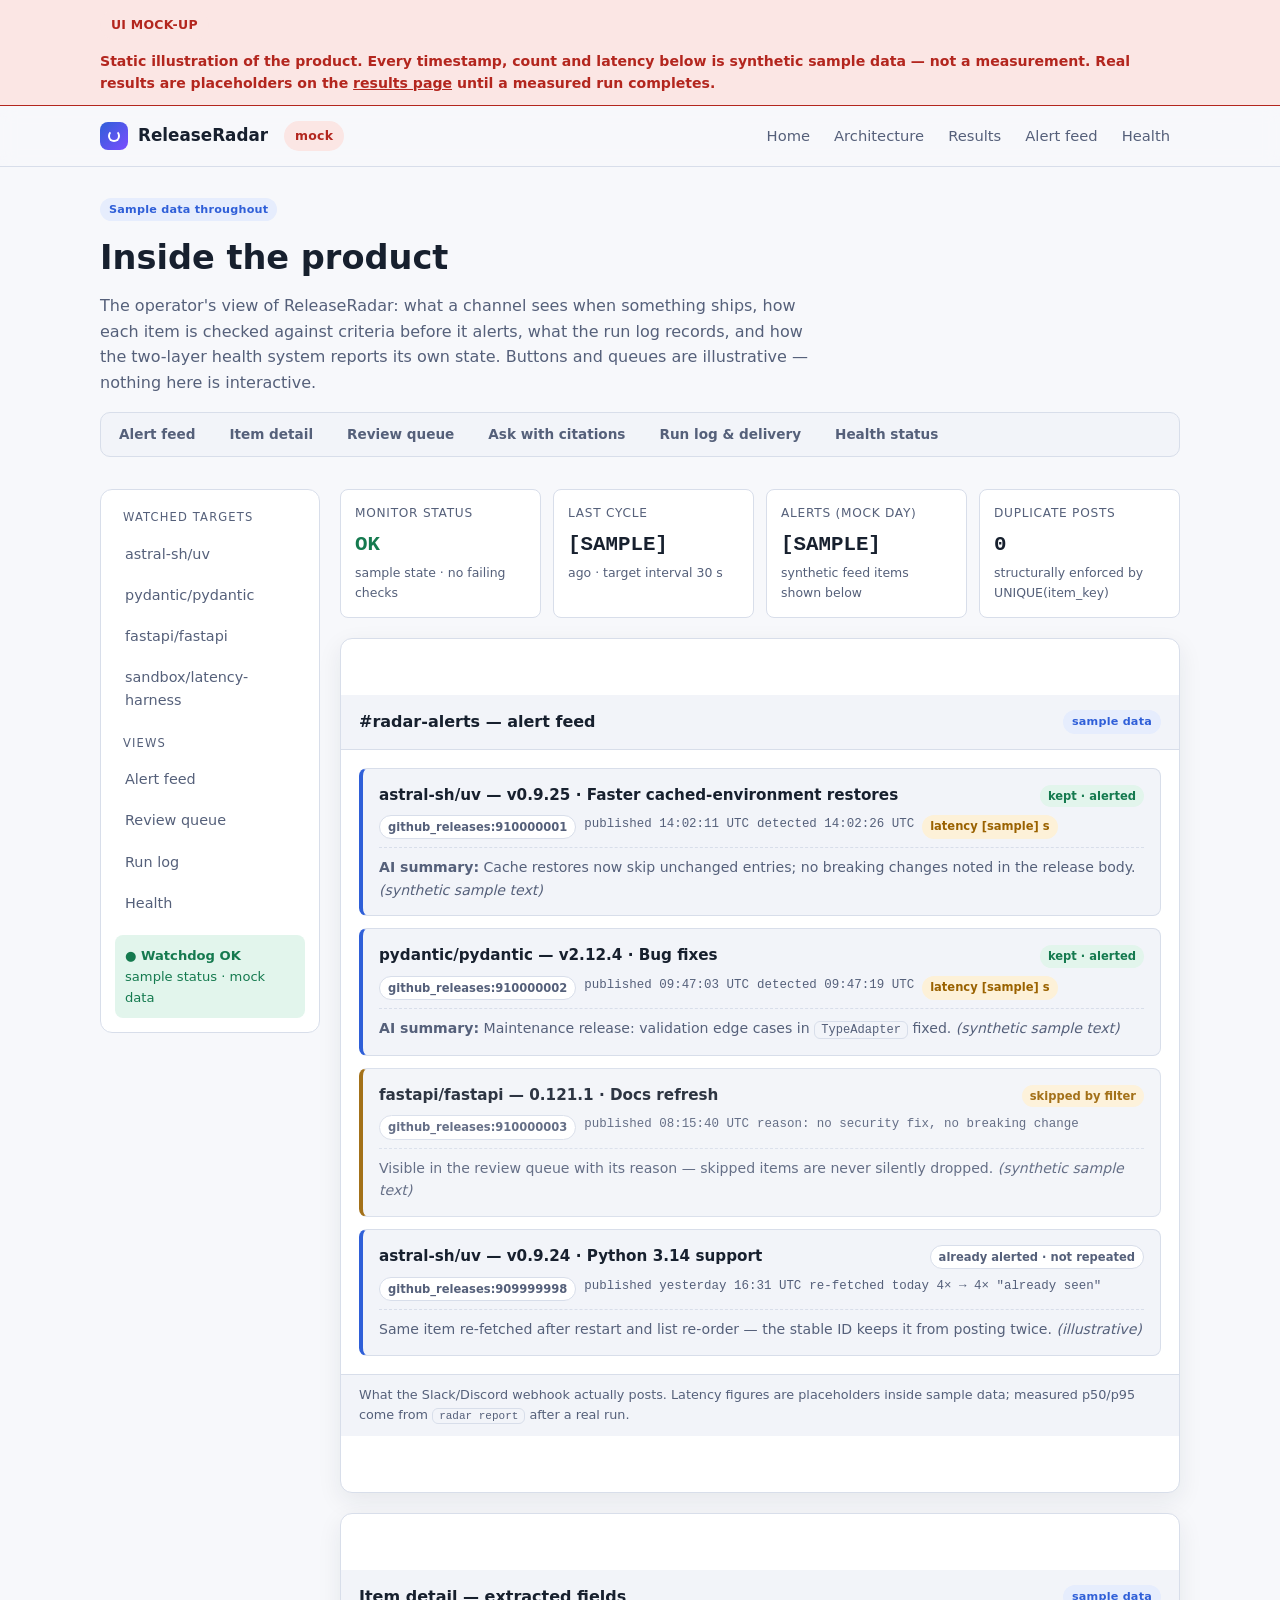
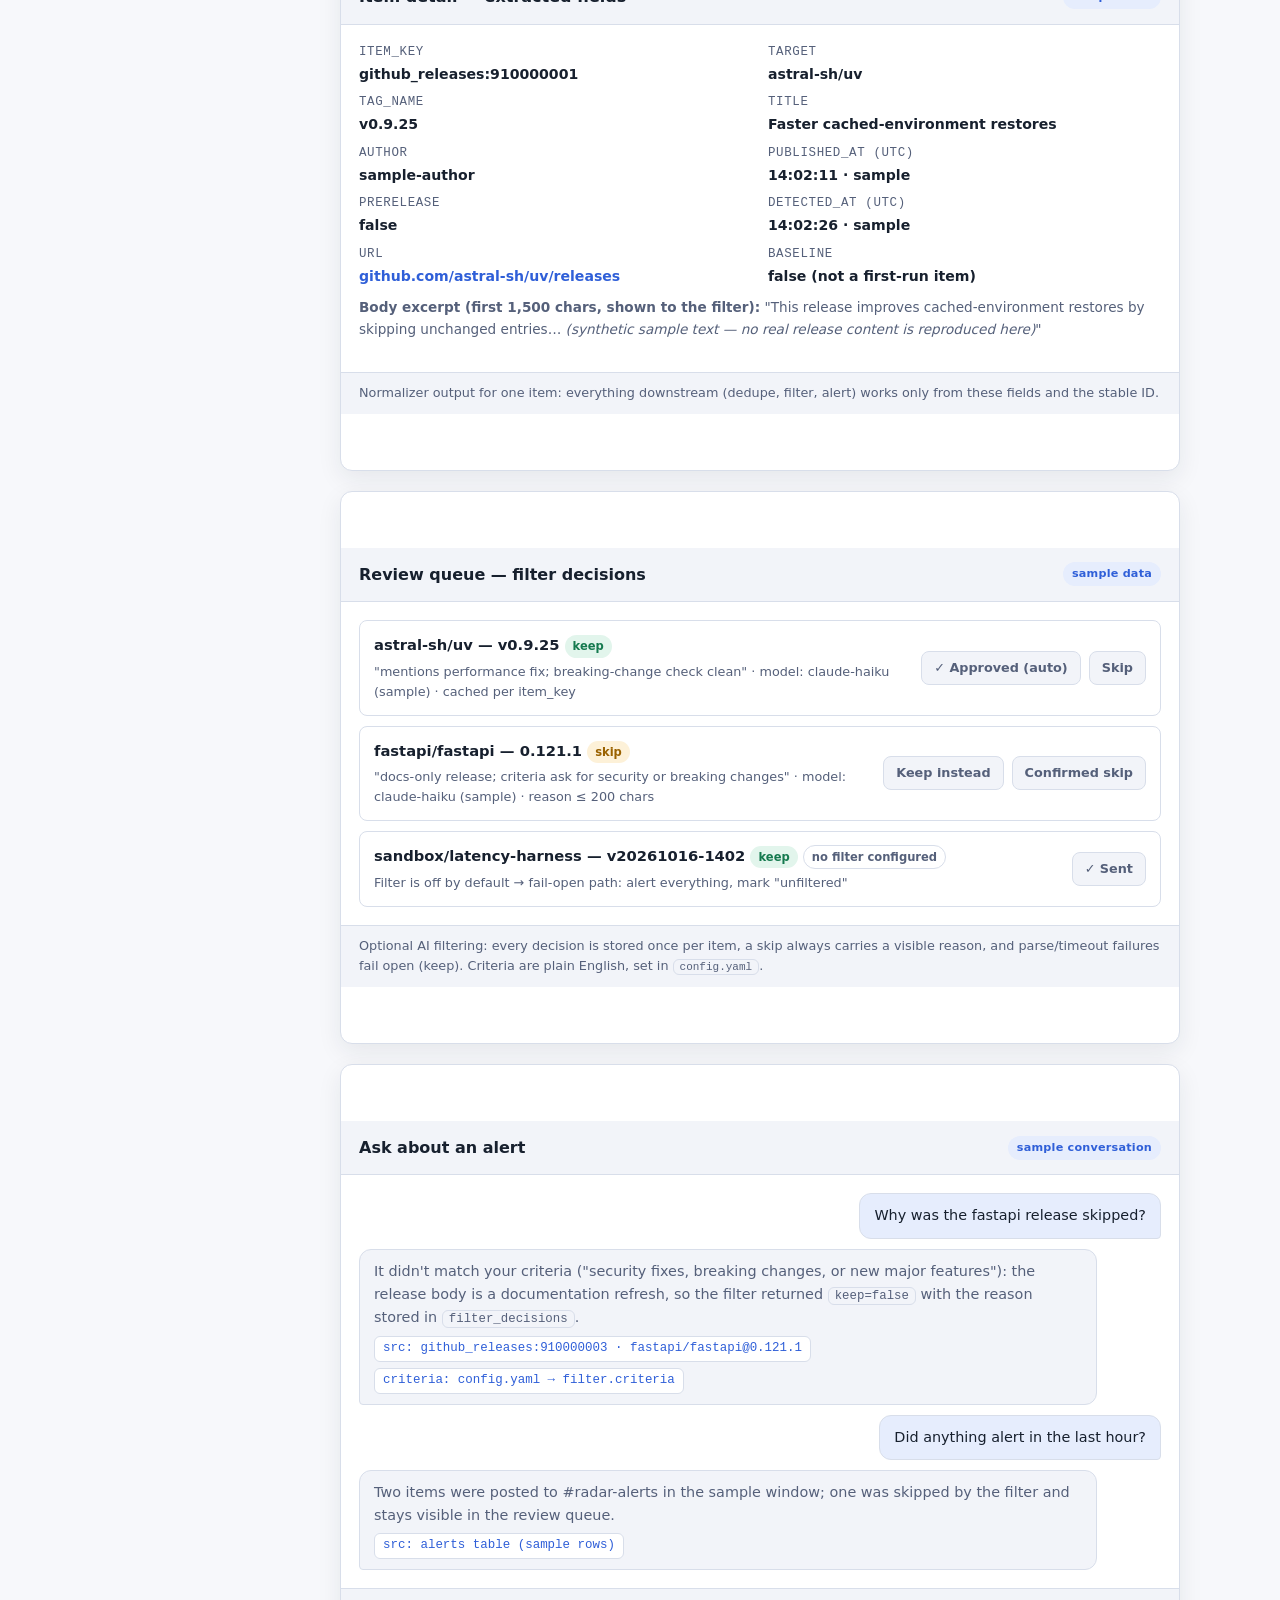
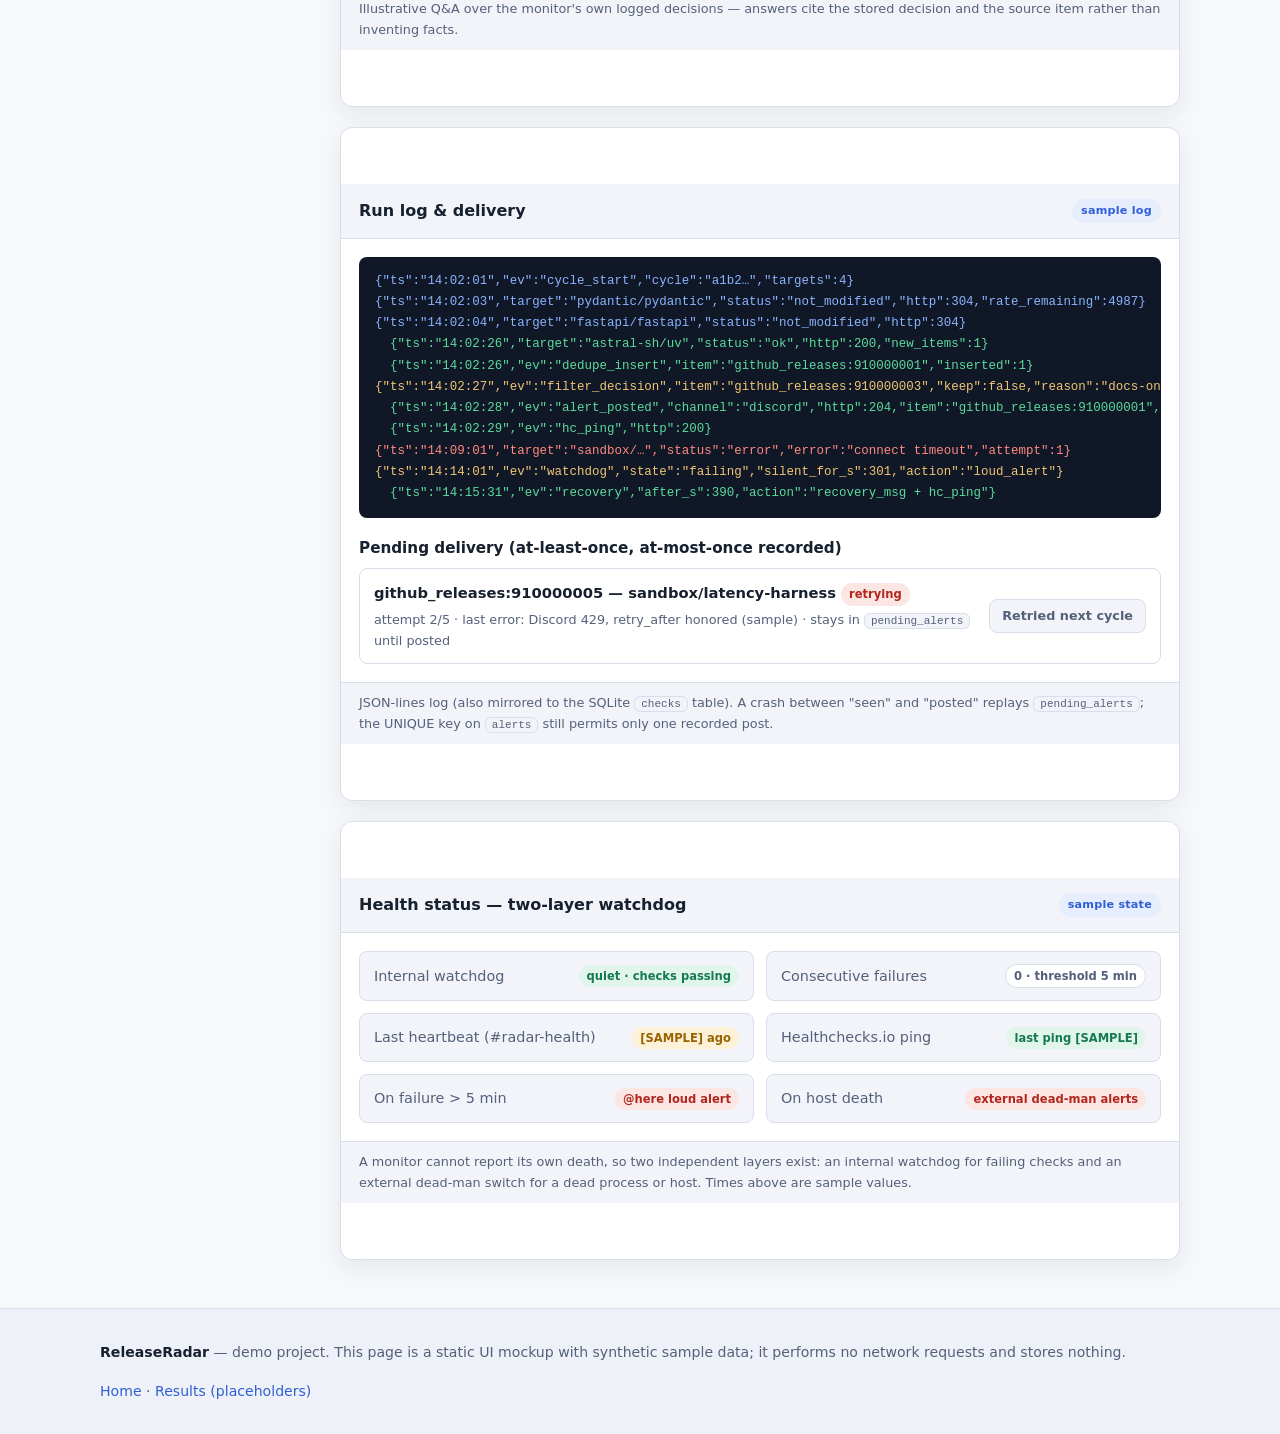
==== site/demo.html @ 142ce752 "Build ReleaseRadar core: GitHub Releases monitor with zero-duplicate alerts - Config (env + YAML), p" ====
<!doctype html>
<html lang="en">
<head>
  <meta charset="utf-8">
  <meta name="viewport" content="width=device-width, initial-scale=1">
  <title>ReleaseRadar — product UI mockup (static demo)</title>
  <meta name="description" content="Static UI mockup of the ReleaseRadar monitor-and-alert product: alert feed, item detail, review queue, run log and health status. Sample data only.">
  <link rel="icon" href="data:image/svg+xml,%3Csvg xmlns='http://www.w3.org/2000/svg' viewBox='0 0 32 32'%3E%3Crect width='32' height='32' rx='7' fill='%232f5fd8'/%3E%3Ccircle cx='16' cy='16' r='8' fill='none' stroke='%23fff' stroke-width='2.5' stroke-dasharray='30 12'/%3E%3Ccircle cx='16' cy='16' r='2.5' fill='%23fff'/%3E%3C/svg%3E">
  <link rel="stylesheet" href="styles.css">
</head>
<body>

  <!-- Prominent mock warning -->
  <div class="mock-banner" role="note">
    <div class="container">
      <span class="badge badge-mock">UI MOCK-UP</span>
      <span>Static illustration of the product. Every timestamp, count and latency below is synthetic sample data — not a measurement. Real results are placeholders on the <a href="index.html#results" style="color:inherit; text-decoration:underline;">results page</a> until a measured run completes.</span>
    </div>
  </div>

  <header class="site-header">
    <div class="container">
      <a class="brand" href="index.html"><span class="logo" aria-hidden="true"></span> ReleaseRadar <span class="badge badge-mock" style="margin-left:6px;">mock</span></a>
      <nav class="nav" aria-label="Main">
        <a href="index.html">Home</a>
        <a href="index.html#how">Architecture</a>
        <a href="index.html#results">Results</a>
        <a href="#feed">Alert feed</a>
        <a href="#health">Health</a>
      </nav>
    </div>
  </header>

  <div class="container page-intro">
    <span class="badge badge-sample">Sample data throughout</span>
    <h1>Inside the product</h1>
    <p>The operator's view of ReleaseRadar: what a channel sees when something ships, how each item is checked against criteria before it alerts, what the run log records, and how the two-layer health system reports its own state. Buttons and queues are illustrative — nothing here is interactive.</p>
    <nav class="segmented" aria-label="Mockup sections">
      <a href="#feed">Alert feed</a>
      <a href="#detail">Item detail</a>
      <a href="#queue">Review queue</a>
      <a href="#ask">Ask with citations</a>
      <a href="#log">Run log &amp; delivery</a>
      <a href="#health">Health status</a>
    </nav>
  </div>

  <div class="container app-shell">

    <!-- Sidebar -->
    <aside class="app-side" aria-label="Mock sidebar">
      <div class="side-title">Watched targets</div>
      <a href="#feed">astral-sh/uv</a>
      <a href="#feed">pydantic/pydantic</a>
      <a href="#feed">fastapi/fastapi</a>
      <a href="#feed">sandbox/latency-harness</a>
      <div class="side-title" style="margin-top:14px;">Views</div>
      <a href="#feed">Alert feed</a>
      <a href="#queue">Review queue</a>
      <a href="#log">Run log</a>
      <a href="#health">Health</a>
      <div class="side-status">● Watchdog OK<br><span style="font-weight:400;">sample status · mock data</span></div>
    </aside>

    <!-- Main panels -->
    <main class="app-main">

      <!-- Status tiles -->
      <div class="tiles">
        <div class="tile">
          <div class="tile-label">Monitor status</div>
          <div class="tile-value" style="color:var(--ok);">OK</div>
          <div class="tile-sub">sample state · no failing checks</div>
        </div>
        <div class="tile">
          <div class="tile-label">Last cycle</div>
          <div class="tile-value">[SAMPLE]</div>
          <div class="tile-sub">ago · target interval 30 s</div>
        </div>
        <div class="tile">
          <div class="tile-label">Alerts (mock day)</div>
          <div class="tile-value">[SAMPLE]</div>
          <div class="tile-sub">synthetic feed items shown below</div>
        </div>
        <div class="tile">
          <div class="tile-label">Duplicate posts</div>
          <div class="tile-value">0</div>
          <div class="tile-sub">structurally enforced by UNIQUE(item_key)</div>
        </div>
      </div>

      <!-- ALERT FEED -->
      <section class="panel" id="feed">
        <div class="panel-head">
          <h2>#radar-alerts — alert feed</h2>
          <span class="panel-meta"><span class="badge badge-sample">sample data</span></span>
        </div>
        <div class="panel-body">
          <div class="feed">

            <article class="alert-card">
              <div class="alert-top">
                <span class="alert-title"><a href="https://github.com/astral-sh/uv/releases">astral-sh/uv — v0.9.25 · Faster cached-environment restores</a></span>
                <span class="pill ok">kept · alerted</span>
              </div>
              <div class="alert-meta">
                <span class="pill muted">github_releases:910000001</span>
                <span>published 14:02:11 UTC</span>
                <span>detected 14:02:26 UTC</span>
                <span class="pill warn">latency [sample] s</span>
              </div>
              <div class="alert-summary"><strong>AI summary:</strong> Cache restores now skip unchanged entries; no breaking changes noted in the release body. <em>(synthetic sample text)</em></div>
            </article>

            <article class="alert-card">
              <div class="alert-top">
                <span class="alert-title"><a href="https://github.com/pydantic/pydantic/releases">pydantic/pydantic — v2.12.4 · Bug fixes</a></span>
                <span class="pill ok">kept · alerted</span>
              </div>
              <div class="alert-meta">
                <span class="pill muted">github_releases:910000002</span>
                <span>published 09:47:03 UTC</span>
                <span>detected 09:47:19 UTC</span>
                <span class="pill warn">latency [sample] s</span>
              </div>
              <div class="alert-summary"><strong>AI summary:</strong> Maintenance release: validation edge cases in <code>TypeAdapter</code> fixed. <em>(synthetic sample text)</em></div>
            </article>

            <article class="alert-card skipped">
              <div class="alert-top">
                <span class="alert-title"><a href="https://github.com/fastapi/fastapi/releases">fastapi/fastapi — 0.121.1 · Docs refresh</a></span>
                <span class="pill warn">skipped by filter</span>
              </div>
              <div class="alert-meta">
                <span class="pill muted">github_releases:910000003</span>
                <span>published 08:15:40 UTC</span>
                <span>reason: no security fix, no breaking change</span>
              </div>
              <div class="alert-summary">Visible in the review queue with its reason — skipped items are never silently dropped. <em>(synthetic sample text)</em></div>
            </article>

            <article class="alert-card">
              <div class="alert-top">
                <span class="alert-title"><a href="https://github.com/astral-sh/uv/releases">astral-sh/uv — v0.9.24 · Python 3.14 support</a></span>
                <span class="pill muted">already alerted · not repeated</span>
              </div>
              <div class="alert-meta">
                <span class="pill muted">github_releases:909999998</span>
                <span>published yesterday 16:31 UTC</span>
                <span>re-fetched today 4× → 4× "already seen"</span>
              </div>
              <div class="alert-summary">Same item re-fetched after restart and list re-order — the stable ID keeps it from posting twice. <em>(illustrative)</em></div>
            </article>

          </div>
        </div>
        <div class="panel-note">What the Slack/Discord webhook actually posts. Latency figures are placeholders inside sample data; measured p50/p95 come from <code>radar report</code> after a real run.</div>
      </section>

      <!-- ITEM DETAIL -->
      <section class="panel" id="detail">
        <div class="panel-head">
          <h2>Item detail — extracted fields</h2>
          <span class="panel-meta"><span class="badge badge-sample">sample data</span></span>
        </div>
        <div class="panel-body">
          <div class="fields">
            <div><div class="f-key">item_key</div><div class="f-val">github_releases:910000001</div></div>
            <div><div class="f-key">target</div><div class="f-val">astral-sh/uv</div></div>
            <div><div class="f-key">tag_name</div><div class="f-val">v0.9.25</div></div>
            <div><div class="f-key">title</div><div class="f-val">Faster cached-environment restores</div></div>
            <div><div class="f-key">author</div><div class="f-val">sample-author</div></div>
            <div><div class="f-key">published_at (UTC)</div><div class="f-val">14:02:11 · sample</div></div>
            <div><div class="f-key">prerelease</div><div class="f-val">false</div></div>
            <div><div class="f-key">detected_at (UTC)</div><div class="f-val">14:02:26 · sample</div></div>
            <div><div class="f-key">url</div><div class="f-val"><a href="https://github.com/astral-sh/uv/releases">github.com/astral-sh/uv/releases</a></div></div>
            <div><div class="f-key">baseline</div><div class="f-val">false (not a first-run item)</div></div>
          </div>
          <p class="note"><strong>Body excerpt (first 1,500 chars, shown to the filter):</strong> "This release improves cached-environment restores by skipping unchanged entries… <em>(synthetic sample text — no real release content is reproduced here)</em>"</p>
        </div>
        <div class="panel-note">Normalizer output for one item: everything downstream (dedupe, filter, alert) works only from these fields and the stable ID.</div>
      </section>

      <!-- REVIEW QUEUE -->
      <section class="panel" id="queue">
        <div class="panel-head">
          <h2>Review queue — filter decisions</h2>
          <span class="panel-meta"><span class="badge badge-sample">sample data</span></span>
        </div>
        <div class="panel-body">
          <div class="queue">
            <div class="queue-row">
              <div>
                <div class="q-title">astral-sh/uv — v0.9.25 <span class="pill ok">keep</span></div>
                <div class="q-meta">"mentions performance fix; breaking-change check clean" · model: claude-haiku (sample) · cached per item_key</div>
              </div>
              <div class="q-actions">
                <span class="q-btn" title="static mockup">✓ Approved (auto)</span>
                <span class="q-btn" title="static mockup">Skip</span>
              </div>
            </div>
            <div class="queue-row">
              <div>
                <div class="q-title">fastapi/fastapi — 0.121.1 <span class="pill warn">skip</span></div>
                <div class="q-meta">"docs-only release; criteria ask for security or breaking changes" · model: claude-haiku (sample) · reason ≤ 200 chars</div>
              </div>
              <div class="q-actions">
                <span class="q-btn" title="static mockup">Keep instead</span>
                <span class="q-btn" title="static mockup">Confirmed skip</span>
              </div>
            </div>
            <div class="queue-row">
              <div>
                <div class="q-title">sandbox/latency-harness — v20261016-1402 <span class="pill ok">keep</span> <span class="pill muted">no filter configured</span></div>
                <div class="q-meta">Filter is off by default → fail-open path: alert everything, mark "unfiltered"</div>
              </div>
              <div class="q-actions">
                <span class="q-btn" title="static mockup">✓ Sent</span>
              </div>
            </div>
          </div>
        </div>
        <div class="panel-note">Optional AI filtering: every decision is stored once per item, a skip always carries a visible reason, and parse/timeout failures fail open (keep). Criteria are plain English, set in <code>config.yaml</code>.</div>
      </section>

      <!-- ASK / CHAT WITH CITATIONS -->
      <section class="panel" id="ask">
        <div class="panel-head">
          <h2>Ask about an alert</h2>
          <span class="panel-meta"><span class="badge badge-sample">sample conversation</span></span>
        </div>
        <div class="panel-body">
          <div class="chat">
            <div class="bubble user">Why was the fastapi release skipped?</div>
            <div class="bubble bot">
              It didn't match your criteria ("security fixes, breaking changes, or new major features"): the release body is a documentation refresh, so the filter returned <code>keep=false</code> with the reason stored in <code>filter_decisions</code>.
              <div><span class="cite">src: github_releases:910000003 · fastapi/fastapi@0.121.1</span></div>
              <div><span class="cite">criteria: config.yaml → filter.criteria</span></div>
            </div>
            <div class="bubble user">Did anything alert in the last hour?</div>
            <div class="bubble bot">
              Two items were posted to #radar-alerts in the sample window; one was skipped by the filter and stays visible in the review queue.
              <div><span class="cite">src: alerts table (sample rows)</span></div>
            </div>
          </div>
        </div>
        <div class="panel-note">Illustrative Q&amp;A over the monitor's own logged decisions — answers cite the stored decision and the source item rather than inventing facts.</div>
      </section>

      <!-- RUN LOG & DELIVERY -->
      <section class="panel" id="log">
        <div class="panel-head">
          <h2>Run log &amp; delivery</h2>
          <span class="panel-meta"><span class="badge badge-sample">sample log</span></span>
        </div>
        <div class="panel-body">
          <div class="runlog" aria-label="Sample run log"><span class="lvl-info">{"ts":"14:02:01","ev":"cycle_start","cycle":"a1b2…","targets":4}</span>
<span class="lvl-info">{"ts":"14:02:03","target":"pydantic/pydantic","status":"not_modified","http":304,"rate_remaining":4987}</span>
<span class="lvl-info">{"ts":"14:02:04","target":"fastapi/fastapi","status":"not_modified","http":304}</span>
<span class="lvl-ok">  {"ts":"14:02:26","target":"astral-sh/uv","status":"ok","http":200,"new_items":1}</span>
<span class="lvl-ok">  {"ts":"14:02:26","ev":"dedupe_insert","item":"github_releases:910000001","inserted":1}</span>
<span class="lvl-warn">{"ts":"14:02:27","ev":"filter_decision","item":"github_releases:910000003","keep":false,"reason":"docs-only"}</span>
<span class="lvl-ok">  {"ts":"14:02:28","ev":"alert_posted","channel":"discord","http":204,"item":"github_releases:910000001","latency_s":"[sample]"}</span>
<span class="lvl-ok">  {"ts":"14:02:29","ev":"hc_ping","http":200}</span>
<span class="lvl-err">{"ts":"14:09:01","target":"sandbox/…","status":"error","error":"connect timeout","attempt":1}</span>
<span class="lvl-warn">{"ts":"14:14:01","ev":"watchdog","state":"failing","silent_for_s":301,"action":"loud_alert"}</span>
<span class="lvl-ok">  {"ts":"14:15:31","ev":"recovery","after_s":390,"action":"recovery_msg + hc_ping"}</span></div>

          <h3 style="font-size:0.95rem; margin:18px 0 8px;">Pending delivery (at-least-once, at-most-once recorded)</h3>
          <div class="queue">
            <div class="queue-row">
              <div>
                <div class="q-title">github_releases:910000005 — sandbox/latency-harness <span class="pill danger">retrying</span></div>
                <div class="q-meta">attempt 2/5 · last error: Discord 429, retry_after honored (sample) · stays in <code>pending_alerts</code> until posted</div>
              </div>
              <div class="q-actions"><span class="q-btn" title="static mockup">Retried next cycle</span></div>
            </div>
          </div>
        </div>
        <div class="panel-note">JSON-lines log (also mirrored to the SQLite <code>checks</code> table). A crash between "seen" and "posted" replays <code>pending_alerts</code>; the UNIQUE key on <code>alerts</code> still permits only one recorded post.</div>
      </section>

      <!-- HEALTH STATUS -->
      <section class="panel" id="health">
        <div class="panel-head">
          <h2>Health status — two-layer watchdog</h2>
          <span class="panel-meta"><span class="badge badge-sample">sample state</span></span>
        </div>
        <div class="panel-body">
          <div class="health-grid">
            <div class="health-row"><span class="h-label">Internal watchdog</span> <span class="pill ok">quiet · checks passing</span></div>
            <div class="health-row"><span class="h-label">Consecutive failures</span> <span class="pill muted">0 · threshold 5 min</span></div>
            <div class="health-row"><span class="h-label">Last heartbeat (#radar-health)</span> <span class="pill warn">[SAMPLE] ago</span></div>
            <div class="health-row"><span class="h-label">Healthchecks.io ping</span> <span class="pill ok">last ping [SAMPLE]</span></div>
            <div class="health-row"><span class="h-label">On failure &gt; 5 min</span> <span class="pill danger">@here loud alert</span></div>
            <div class="health-row"><span class="h-label">On host death</span> <span class="pill danger">external dead-man alerts</span></div>
          </div>
        </div>
        <div class="panel-note">A monitor cannot report its own death, so two independent layers exist: an internal watchdog for failing checks and an external dead-man switch for a dead process or host. Times above are sample values.</div>
      </section>

    </main>
  </div>

  <footer class="site-footer">
    <div class="container">
      <div><strong>ReleaseRadar</strong> — demo project. This page is a static UI mockup with synthetic sample data; it performs no network requests and stores nothing.</div>
      <div><a href="index.html">Home</a> · <a href="index.html#results">Results (placeholders)</a></div>
    </div>
  </footer>

</body>
</html>
---- site/styles.css ----
/* ReleaseRadar — static site stylesheet
   Light + dark mode via prefers-color-scheme. No build step, no external fonts. */

:root {
  --bg: #f7f8fb;
  --bg-alt: #eef1f7;
  --surface: #ffffff;
  --surface-2: #f2f4f9;
  --text: #17202e;
  --text-muted: #55607a;
  --border: #d8deea;
  --accent: #2f5fd8;
  --accent-strong: #234bb4;
  --accent-soft: #e6edfd;
  --ok: #157a4f;
  --ok-soft: #e2f5ec;
  --warn: #9a6200;
  --warn-soft: #fdf1d8;
  --danger: #b3261e;
  --danger-soft: #fbe6e4;
  --code-bg: #101726;
  --code-text: #dfe7ff;
  --shadow: 0 8px 24px rgba(23, 32, 46, 0.08);
  --radius: 12px;
  --radius-sm: 8px;
  --maxw: 1080px;
  --mono: "SFMono-Regular", Consolas, "Liberation Mono", Menlo, monospace;
  --sans: system-ui, -apple-system, "Segoe UI", Roboto, "Helvetica Neue", Arial, sans-serif;
}

@media (prefers-color-scheme: dark) {
  :root {
    --bg: #0e131c;
    --bg-alt: #131a26;
    --surface: #161d2b;
    --surface-2: #1c2536;
    --text: #e8ecf5;
    --text-muted: #9aa7c0;
    --border: #2a3549;
    --accent: #7ea2ff;
    --accent-strong: #9db7ff;
    --accent-soft: #1d2b4d;
    --ok: #4cd6a0;
    --ok-soft: #123628;
    --warn: #f0b95e;
    --warn-soft: #3b2d12;
    --danger: #ff8a80;
    --danger-soft: #46201d;
    --code-bg: #0a0f18;
    --code-text: #cdd8f5;
    --shadow: 0 8px 24px rgba(0, 0, 0, 0.45);
  }
}

* { box-sizing: border-box; }

html { scroll-behavior: smooth; }

body {
  margin: 0;
  font-family: var(--sans);
  background: var(--bg);
  color: var(--text);
  line-height: 1.6;
  -webkit-font-smoothing: antialiased;
}

a { color: var(--accent); text-decoration: none; }
a:hover { text-decoration: underline; }

img, svg { max-width: 100%; height: auto; }

.container {
  width: min(100% - 32px, var(--maxw));
  margin-inline: auto;
}

/* ---------- Header ---------- */
.site-header {
  position: sticky;
  top: 0;
  z-index: 20;
  background: var(--bg);
  background: color-mix(in srgb, var(--bg) 88%, transparent);
  backdrop-filter: blur(8px);
  border-bottom: 1px solid var(--border);
}

.site-header .container {
  display: flex;
  align-items: center;
  justify-content: space-between;
  gap: 16px;
  padding: 12px 0;
  flex-wrap: wrap;
}

.brand {
  display: flex;
  align-items: center;
  gap: 10px;
  font-weight: 700;
  font-size: 1.05rem;
  color: var(--text);
}
.brand:hover { text-decoration: none; }
.brand .logo {
  width: 28px;
  height: 28px;
  border-radius: 8px;
  background: linear-gradient(135deg, var(--accent), #7c4dff);
  display: inline-block;
  position: relative;
  flex: none;
}
.brand .logo::after {
  content: "";
  position: absolute;
  inset: 8px;
  border: 2px solid #fff;
  border-radius: 50%;
  border-top-color: transparent;
}

.nav {
  display: flex;
  gap: 4px;
  flex-wrap: wrap;
  align-items: center;
}
.nav a {
  color: var(--text-muted);
  font-size: 0.92rem;
  padding: 6px 10px;
  border-radius: 8px;
}
.nav a:hover {
  color: var(--text);
  background: var(--surface-2);
  text-decoration: none;
}
.nav .nav-cta {
  background: var(--accent);
  color: #fff;
  font-weight: 600;
}
.nav .nav-cta:hover { background: var(--accent-strong); color: #fff; }
@media (prefers-color-scheme: dark) {
  .nav .nav-cta { color: #0e131c; }
}

/* ---------- Badges & buttons ---------- */
.badge {
  display: inline-flex;
  align-items: center;
  gap: 6px;
  font-size: 0.78rem;
  font-weight: 600;
  padding: 4px 10px;
  border-radius: 999px;
  border: 1px solid var(--border);
  background: var(--surface-2);
  color: var(--text-muted);
  letter-spacing: 0.02em;
}
.badge-demo { background: var(--warn-soft); color: var(--warn); border-color: transparent; }
.badge-mock { background: var(--danger-soft); color: var(--danger); border-color: transparent; }
.badge-sample { background: var(--accent-soft); color: var(--accent); border-color: transparent; font-size: 0.7rem; padding: 2px 8px; }
.badge-ok { background: var(--ok-soft); color: var(--ok); border-color: transparent; }
.badge-warn { background: var(--warn-soft); color: var(--warn); border-color: transparent; }
.badge-danger { background: var(--danger-soft); color: var(--danger); border-color: transparent; }

.btn {
  display: inline-flex;
  align-items: center;
  justify-content: center;
  gap: 8px;
  padding: 11px 20px;
  border-radius: 10px;
  font-weight: 600;
  font-size: 0.95rem;
  border: 1px solid transparent;
  cursor: pointer;
  transition: background 0.15s ease, border-color 0.15s ease;
}
.btn:hover { text-decoration: none; }
.btn-primary { background: var(--accent); color: #fff; }
.btn-primary:hover { background: var(--accent-strong); color: #fff; }
@media (prefers-color-scheme: dark) {
  .btn-primary { color: #0e131c; }
}
.btn-ghost {
  background: var(--surface);
  color: var(--text);
  border-color: var(--border);
}
.btn-ghost:hover { border-color: var(--accent); color: var(--accent); }

/* ---------- Hero ---------- */
.hero {
  padding: 72px 0 56px;
  background:
    radial-gradient(1000px 400px at 15% -10%, var(--accent-soft), transparent 60%),
    radial-gradient(800px 380px at 90% 0%, color-mix(in srgb, #7c4dff 18%, transparent), transparent 60%);
  border-bottom: 1px solid var(--border);
}
.hero h1 {
  font-size: clamp(1.9rem, 5vw, 3rem);
  line-height: 1.15;
  letter-spacing: -0.02em;
  margin: 16px 0 12px;
  max-width: 20ch;
}
.hero p.sub {
  font-size: clamp(1rem, 2.4vw, 1.15rem);
  color: var(--text-muted);
  max-width: 62ch;
  margin: 0 0 24px;
}
.hero-ctas { display: flex; gap: 12px; flex-wrap: wrap; margin-bottom: 18px; }

/* ---------- Sections ---------- */
section { padding: 56px 0; }
section.alt { background: var(--bg-alt); border-block: 1px solid var(--border); }

.section-kicker {
  font-size: 0.8rem;
  font-weight: 700;
  letter-spacing: 0.12em;
  text-transform: uppercase;
  color: var(--accent);
  margin: 0 0 8px;
}
.section-title {
  font-size: clamp(1.4rem, 3.4vw, 2rem);
  letter-spacing: -0.01em;
  margin: 0 0 10px;
}
.section-lead {
  color: var(--text-muted);
  max-width: 68ch;
  margin: 0 0 32px;
}

/* ---------- Cards & grids ---------- */
.grid { display: grid; gap: 16px; }
.grid-3 { grid-template-columns: repeat(3, 1fr); }
.grid-2 { grid-template-columns: repeat(2, 1fr); }
@media (max-width: 860px) {
  .grid-3, .grid-2 { grid-template-columns: 1fr; }
}

.card {
  background: var(--surface);
  border: 1px solid var(--border);
  border-radius: var(--radius);
  padding: 20px;
  box-shadow: var(--shadow);
}
.card h3 { margin: 0 0 8px; font-size: 1.02rem; }
.card p { margin: 0; color: var(--text-muted); font-size: 0.94rem; }
.card .num {
  display: inline-flex;
  align-items: center;
  justify-content: center;
  width: 30px;
  height: 30px;
  border-radius: 999px;
  background: var(--accent-soft);
  color: var(--accent);
  font-weight: 700;
  font-size: 0.9rem;
  margin-bottom: 12px;
}

/* Problem list */
.problem-list { display: grid; gap: 14px; padding: 0; margin: 0; list-style: none; }
.problem-list li {
  background: var(--surface);
  border: 1px solid var(--border);
  border-left: 4px solid var(--danger);
  border-radius: var(--radius-sm);
  padding: 14px 16px;
  color: var(--text-muted);
}
.problem-list strong { color: var(--text); display: block; margin-bottom: 2px; }

/* Features */
.features { display: grid; grid-template-columns: repeat(3, 1fr); gap: 14px; }
@media (max-width: 860px) { .features { grid-template-columns: repeat(2, 1fr); } }
@media (max-width: 540px) { .features { grid-template-columns: 1fr; } }
.feature {
  background: var(--surface);
  border: 1px solid var(--border);
  border-radius: var(--radius-sm);
  padding: 14px 16px;
  font-size: 0.92rem;
}
.feature strong { display: block; margin-bottom: 4px; font-size: 0.95rem; }
.feature span { color: var(--text-muted); }

/* ---------- Architecture diagram ---------- */
.diagram-wrap {
  background: var(--surface);
  border: 1px solid var(--border);
  border-radius: var(--radius);
  padding: 18px;
  overflow-x: auto;
  box-shadow: var(--shadow);
}
.diagram-wrap figcaption {
  margin-top: 10px;
  font-size: 0.82rem;
  color: var(--text-muted);
}
.diagram { display: block; min-width: 720px; width: 100%; }
.diagram .box { fill: var(--surface-2); stroke: var(--border); stroke-width: 1.5; }
.diagram .box-core { fill: var(--accent-soft); stroke: var(--accent); stroke-width: 1.5; }
.diagram .box-out { fill: var(--ok-soft); stroke: var(--ok); stroke-width: 1.5; }
.diagram .box-in { fill: var(--warn-soft); stroke: var(--warn); stroke-width: 1.5; }
.diagram .label { fill: var(--text); font: 600 13px var(--sans); }
.diagram .sub { fill: var(--text-muted); font: 400 11px var(--sans); }
.diagram .flow { stroke: var(--text-muted); stroke-width: 1.6; fill: none; marker-end: url(#arrow); }
.diagram marker path, .diagram .arrowhead { fill: var(--text-muted); stroke: none; }
.accent-text { fill: var(--accent); }

/* ---------- Tables ---------- */
.table-wrap {
  overflow-x: auto;
  border: 1px solid var(--border);
  border-radius: var(--radius);
  background: var(--surface);
  box-shadow: var(--shadow);
}
table {
  width: 100%;
  border-collapse: collapse;
  font-size: 0.93rem;
  min-width: 480px;
}
th, td {
  text-align: left;
  padding: 12px 16px;
  border-bottom: 1px solid var(--border);
}
th {
  background: var(--surface-2);
  font-size: 0.8rem;
  text-transform: uppercase;
  letter-spacing: 0.06em;
  color: var(--text-muted);
}
tr:last-child td { border-bottom: none; }
td.placeholder, .placeholder {
  color: var(--warn);
  font-weight: 600;
  font-family: var(--mono);
  font-size: 0.86rem;
}
.note {
  font-size: 0.85rem;
  color: var(--text-muted);
  margin-top: 10px;
}
code {
  font-family: var(--mono);
  font-size: 0.86em;
  background: var(--surface-2);
  border: 1px solid var(--border);
  border-radius: 6px;
  padding: 1px 6px;
}

/* ---------- Offer / pricing ---------- */
.offer-grid { display: grid; grid-template-columns: repeat(3, 1fr); gap: 16px; }
@media (max-width: 860px) { .offer-grid { grid-template-columns: 1fr; } }
.offer {
  background: var(--surface);
  border: 1px solid var(--border);
  border-radius: var(--radius);
  padding: 22px;
  display: flex;
  flex-direction: column;
  gap: 10px;
  box-shadow: var(--shadow);
}
.offer.featured { border-color: var(--accent); position: relative; }
.offer h3 { margin: 0; font-size: 1.05rem; }
.offer .tier { font-size: 0.8rem; font-weight: 700; text-transform: uppercase; letter-spacing: 0.08em; color: var(--accent); }
.offer ul { margin: 0; padding-left: 18px; color: var(--text-muted); font-size: 0.92rem; flex: 1; }
.offer li { margin-bottom: 6px; }
.offer .price { font-weight: 700; color: var(--text); font-size: 0.95rem; }
.offer .delivery { font-size: 0.85rem; color: var(--text-muted); }

.cta-panel {
  margin-top: 28px;
  background: linear-gradient(135deg, var(--accent-soft), var(--surface));
  border: 1px solid var(--accent);
  border-radius: var(--radius);
  padding: 26px;
  display: flex;
  gap: 18px;
  align-items: center;
  justify-content: space-between;
  flex-wrap: wrap;
}
.cta-panel h3 { margin: 0 0 6px; }
.cta-panel p { margin: 0; color: var(--text-muted); font-size: 0.94rem; max-width: 60ch; }

/* ---------- FAQ ---------- */
.faq { display: grid; gap: 10px; max-width: 820px; }
details.faq-item {
  background: var(--surface);
  border: 1px solid var(--border);
  border-radius: var(--radius-sm);
  padding: 14px 16px;
}
details.faq-item summary {
  cursor: pointer;
  font-weight: 600;
  list-style: none;
  display: flex;
  justify-content: space-between;
  align-items: center;
  gap: 12px;
}
details.faq-item summary::-webkit-details-marker { display: none; }
details.faq-item summary::after {
  content: "+";
  font-size: 1.2rem;
  color: var(--accent);
  flex: none;
}
details.faq-item[open] summary::after { content: "\2212"; }
details.faq-item p { margin: 10px 0 0; color: var(--text-muted); font-size: 0.94rem; }

/* ---------- Footer ---------- */
.site-footer {
  background: var(--bg-alt);
  border-top: 1px solid var(--border);
  padding: 32px 0;
  font-size: 0.88rem;
  color: var(--text-muted);
}
.site-footer .container {
  display: flex;
  justify-content: space-between;
  gap: 16px;
  flex-wrap: wrap;
}
.site-footer strong { color: var(--text); }

/* ---------- Demo (mockup) page ---------- */
.mock-banner {
  background: var(--danger-soft);
  border-bottom: 1px solid var(--danger);
  color: var(--danger);
  padding: 10px 0;
  font-size: 0.88rem;
  font-weight: 600;
}
.mock-banner .container { display: flex; gap: 10px; align-items: center; flex-wrap: wrap; }

.app-shell {
  display: grid;
  grid-template-columns: 220px 1fr;
  gap: 20px;
  padding: 24px 0 48px;
  align-items: start;
}
@media (max-width: 860px) {
  .app-shell { grid-template-columns: 1fr; }
}

.app-side {
  background: var(--surface);
  border: 1px solid var(--border);
  border-radius: var(--radius);
  padding: 14px;
  position: sticky;
  top: 76px;
}
@media (max-width: 860px) {
  .app-side { position: static; }
}
.app-side .side-title {
  font-size: 0.72rem;
  text-transform: uppercase;
  letter-spacing: 0.1em;
  color: var(--text-muted);
  margin: 4px 8px 8px;
}
.app-side a {
  display: block;
  padding: 8px 10px;
  border-radius: 8px;
  color: var(--text-muted);
  font-size: 0.9rem;
  margin-bottom: 2px;
}
.app-side a:hover { background: var(--surface-2); color: var(--text); text-decoration: none; }
.app-side .side-status {
  margin-top: 12px;
  padding: 10px;
  background: var(--ok-soft);
  border-radius: 8px;
  font-size: 0.82rem;
  color: var(--ok);
  font-weight: 600;
}

.app-main { display: grid; gap: 20px; min-width: 0; }

.panel {
  background: var(--surface);
  border: 1px solid var(--border);
  border-radius: var(--radius);
  box-shadow: var(--shadow);
  overflow: hidden;
}
.panel-head {
  display: flex;
  justify-content: space-between;
  align-items: center;
  gap: 12px;
  padding: 14px 18px;
  border-bottom: 1px solid var(--border);
  background: var(--surface-2);
  flex-wrap: wrap;
}
.panel-head h2 { margin: 0; font-size: 1rem; }
.panel-head .panel-meta { font-size: 0.8rem; color: var(--text-muted); }
.panel-body { padding: 18px; }
.panel-note {
  padding: 10px 18px;
  font-size: 0.8rem;
  color: var(--text-muted);
  background: var(--surface-2);
  border-top: 1px solid var(--border);
}

/* Stat tiles */
.tiles { display: grid; grid-template-columns: repeat(4, 1fr); gap: 12px; }
@media (max-width: 860px) { .tiles { grid-template-columns: repeat(2, 1fr); } }
@media (max-width: 420px) { .tiles { grid-template-columns: 1fr; } }
.tile {
  background: var(--surface);
  border: 1px solid var(--border);
  border-radius: var(--radius-sm);
  padding: 14px;
}
.tile .tile-label { font-size: 0.76rem; color: var(--text-muted); text-transform: uppercase; letter-spacing: 0.06em; }
.tile .tile-value { font-size: 1.3rem; font-weight: 700; margin: 4px 0 2px; font-family: var(--mono); }
.tile .tile-sub { font-size: 0.78rem; color: var(--text-muted); }

/* Alert feed */
.feed { display: grid; gap: 12px; }
.alert-card {
  border: 1px solid var(--border);
  border-left: 4px solid var(--accent);
  border-radius: var(--radius-sm);
  background: var(--surface-2);
  padding: 14px 16px;
}
.alert-card.skipped { border-left-color: var(--warn); opacity: 0.9; }
.alert-card .alert-top {
  display: flex;
  justify-content: space-between;
  gap: 10px;
  flex-wrap: wrap;
  align-items: baseline;
}
.alert-card .alert-title { font-weight: 700; font-size: 0.95rem; }
.alert-card .alert-title a { color: var(--text); }
.alert-card .alert-meta {
  display: flex;
  gap: 8px;
  flex-wrap: wrap;
  font-size: 0.78rem;
  color: var(--text-muted);
  margin-top: 8px;
  font-family: var(--mono);
}
.alert-card .alert-summary {
  margin-top: 8px;
  font-size: 0.88rem;
  color: var(--text-muted);
  border-top: 1px dashed var(--border);
  padding-top: 8px;
}
.pill {
  display: inline-block;
  font-size: 0.72rem;
  font-weight: 600;
  padding: 2px 8px;
  border-radius: 999px;
  background: var(--accent-soft);
  color: var(--accent);
  font-family: var(--sans);
}
.pill.ok { background: var(--ok-soft); color: var(--ok); }
.pill.warn { background: var(--warn-soft); color: var(--warn); }
.pill.danger { background: var(--danger-soft); color: var(--danger); }
.pill.muted { background: var(--surface); color: var(--text-muted); border: 1px solid var(--border); }

/* Review queue rows */
.queue { display: grid; gap: 10px; }
.queue-row {
  display: grid;
  grid-template-columns: 1fr auto;
  gap: 12px;
  align-items: center;
  border: 1px solid var(--border);
  border-radius: var(--radius-sm);
  padding: 12px 14px;
  background: var(--surface);
}
@media (max-width: 540px) {
  .queue-row { grid-template-columns: 1fr; }
}
.queue-row .q-title { font-weight: 600; font-size: 0.92rem; }
.queue-row .q-meta { font-size: 0.8rem; color: var(--text-muted); margin-top: 4px; }
.queue-row .q-actions { display: flex; gap: 8px; flex-wrap: wrap; }
.q-btn {
  font-size: 0.8rem;
  font-weight: 600;
  padding: 6px 12px;
  border-radius: 8px;
  border: 1px solid var(--border);
  background: var(--surface-2);
  color: var(--text-muted);
  cursor: not-allowed;
}

/* Run log */
.runlog {
  background: var(--code-bg);
  color: var(--code-text);
  border-radius: var(--radius-sm);
  padding: 14px 16px;
  font-family: var(--mono);
  font-size: 0.78rem;
  line-height: 1.7;
  overflow-x: auto;
  margin: 0;
  white-space: pre;
}
.runlog .lvl-info { color: #8ab4ff; }
.runlog .lvl-ok { color: #5cdb9d; }
.runlog .lvl-warn { color: #f0c674; }
.runlog .lvl-err { color: #ff8a80; }

/* Health rows */
.health-grid { display: grid; grid-template-columns: repeat(2, 1fr); gap: 12px; }
@media (max-width: 640px) { .health-grid { grid-template-columns: 1fr; } }
.health-row {
  border: 1px solid var(--border);
  border-radius: var(--radius-sm);
  padding: 12px 14px;
  background: var(--surface-2);
  display: flex;
  justify-content: space-between;
  gap: 10px;
  align-items: center;
  font-size: 0.9rem;
}
.health-row .h-label { color: var(--text-muted); }

/* Item detail (extracted fields) */
.fields {
  display: grid;
  grid-template-columns: repeat(2, 1fr);
  gap: 8px 16px;
  font-size: 0.88rem;
}
@media (max-width: 540px) { .fields { grid-template-columns: 1fr; } }
.fields .f-key {
  color: var(--text-muted);
  font-family: var(--mono);
  font-size: 0.78rem;
  text-transform: uppercase;
  letter-spacing: 0.05em;
}
.fields .f-val { font-weight: 600; word-break: break-word; }

/* Chat with citations */
.chat { display: grid; gap: 10px; }
.bubble {
  border: 1px solid var(--border);
  border-radius: 12px;
  padding: 10px 14px;
  font-size: 0.9rem;
  max-width: 92%;
}
.bubble.user {
  background: var(--accent-soft);
  color: var(--text);
  justify-self: end;
  border-bottom-right-radius: 4px;
}
.bubble.bot {
  background: var(--surface-2);
  color: var(--text-muted);
  justify-self: start;
  border-bottom-left-radius: 4px;
}
.bubble .cite {
  display: inline-block;
  margin-top: 6px;
  font-size: 0.78rem;
  background: var(--surface);
  border: 1px solid var(--border);
  border-radius: 6px;
  padding: 2px 8px;
  color: var(--accent);
  font-family: var(--mono);
}

/* Tabs (anchor-style segmented nav on demo page) */
.segmented {
  display: flex;
  gap: 6px;
  flex-wrap: wrap;
  padding: 4px;
  background: var(--surface-2);
  border: 1px solid var(--border);
  border-radius: 10px;
}
.segmented a {
  font-size: 0.85rem;
  font-weight: 600;
  color: var(--text-muted);
  padding: 7px 14px;
  border-radius: 8px;
}
.segmented a:hover { background: var(--surface); color: var(--text); text-decoration: none; }

.page-intro { padding: 28px 0 8px; }
.page-intro h1 { font-size: clamp(1.5rem, 4vw, 2.1rem); margin: 10px 0 8px; }
.page-intro p { color: var(--text-muted); max-width: 70ch; margin: 0 0 16px; }

/* Small screens */
@media (max-width: 420px) {
  .container { width: min(100% - 24px, var(--maxw)); }
  section { padding: 40px 0; }
  .hero { padding: 48px 0 40px; }
  .btn { width: 100%; }
  .hero-ctas { flex-direction: column; }
  th, td { padding: 10px 12px; }
}

/* Print-ish safety: never let wide blocks break layout */
.panel, .card, .table-wrap { max-width: 100%; }
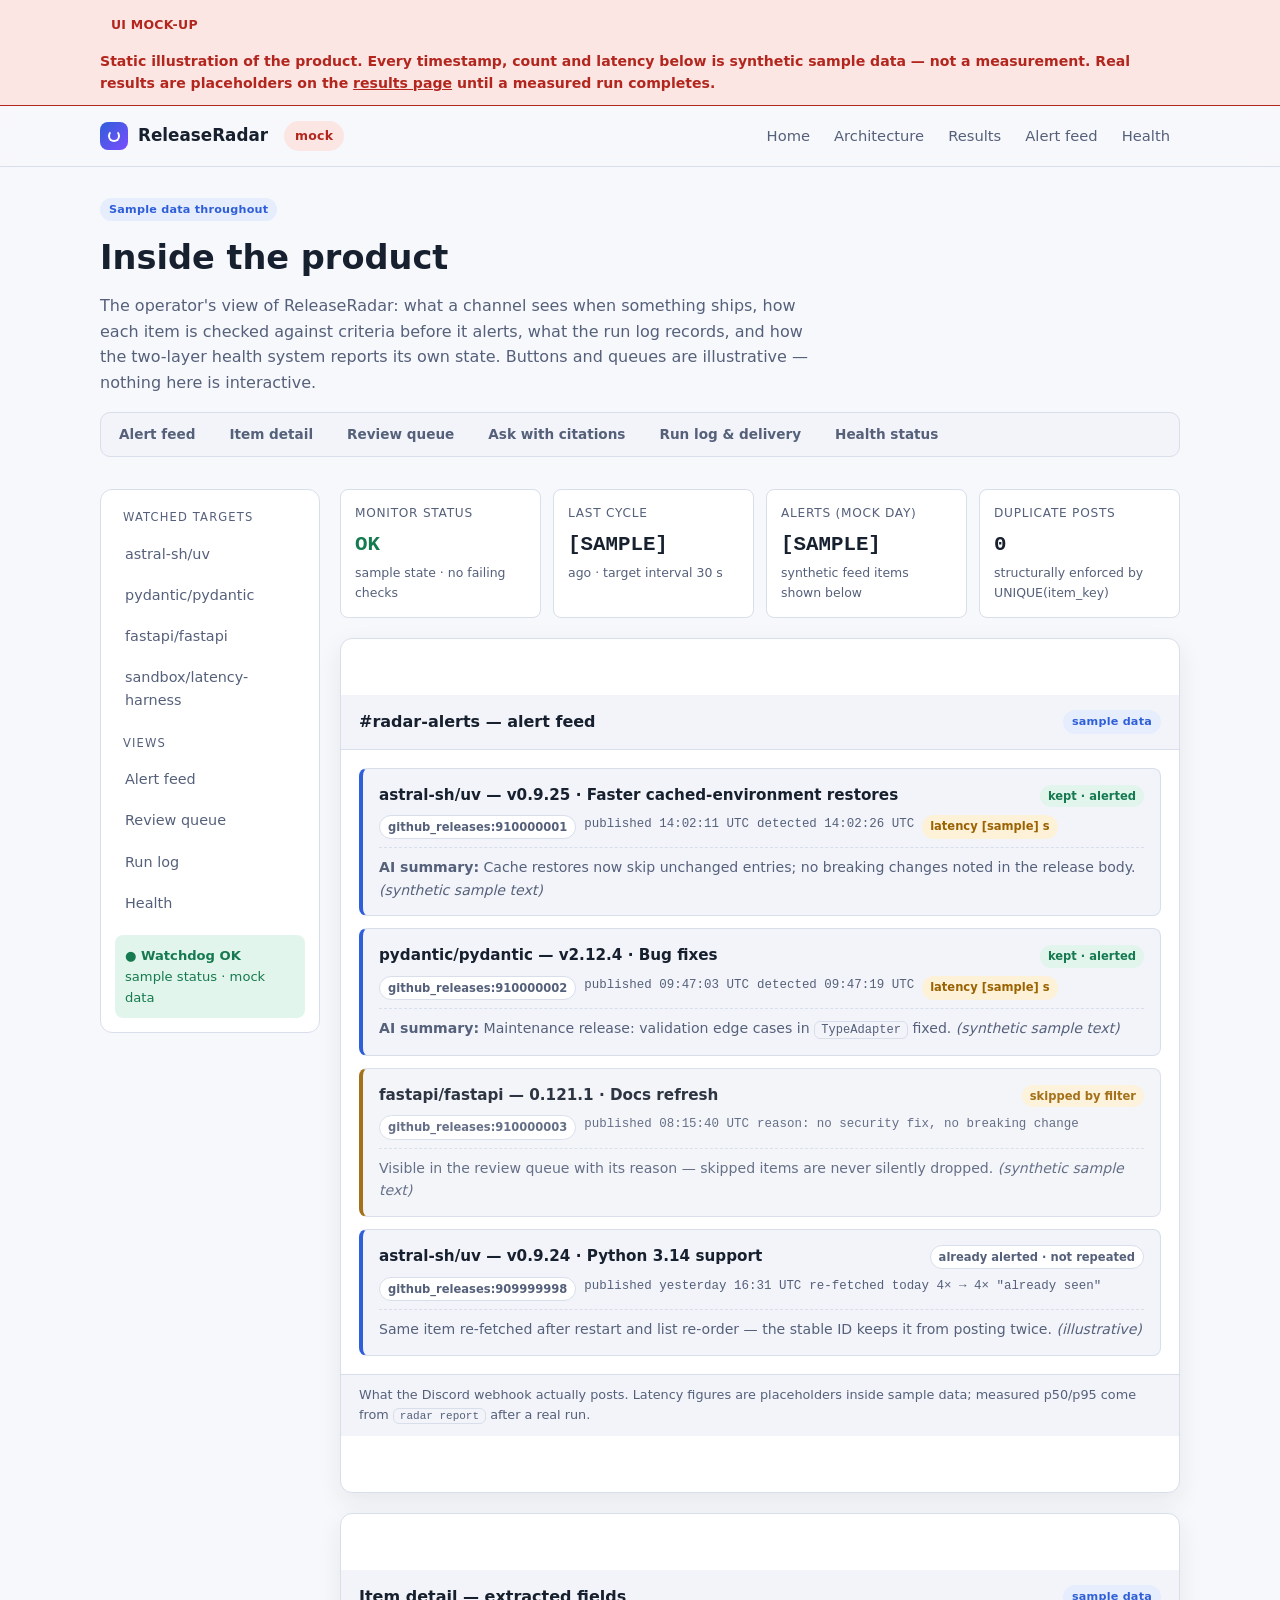
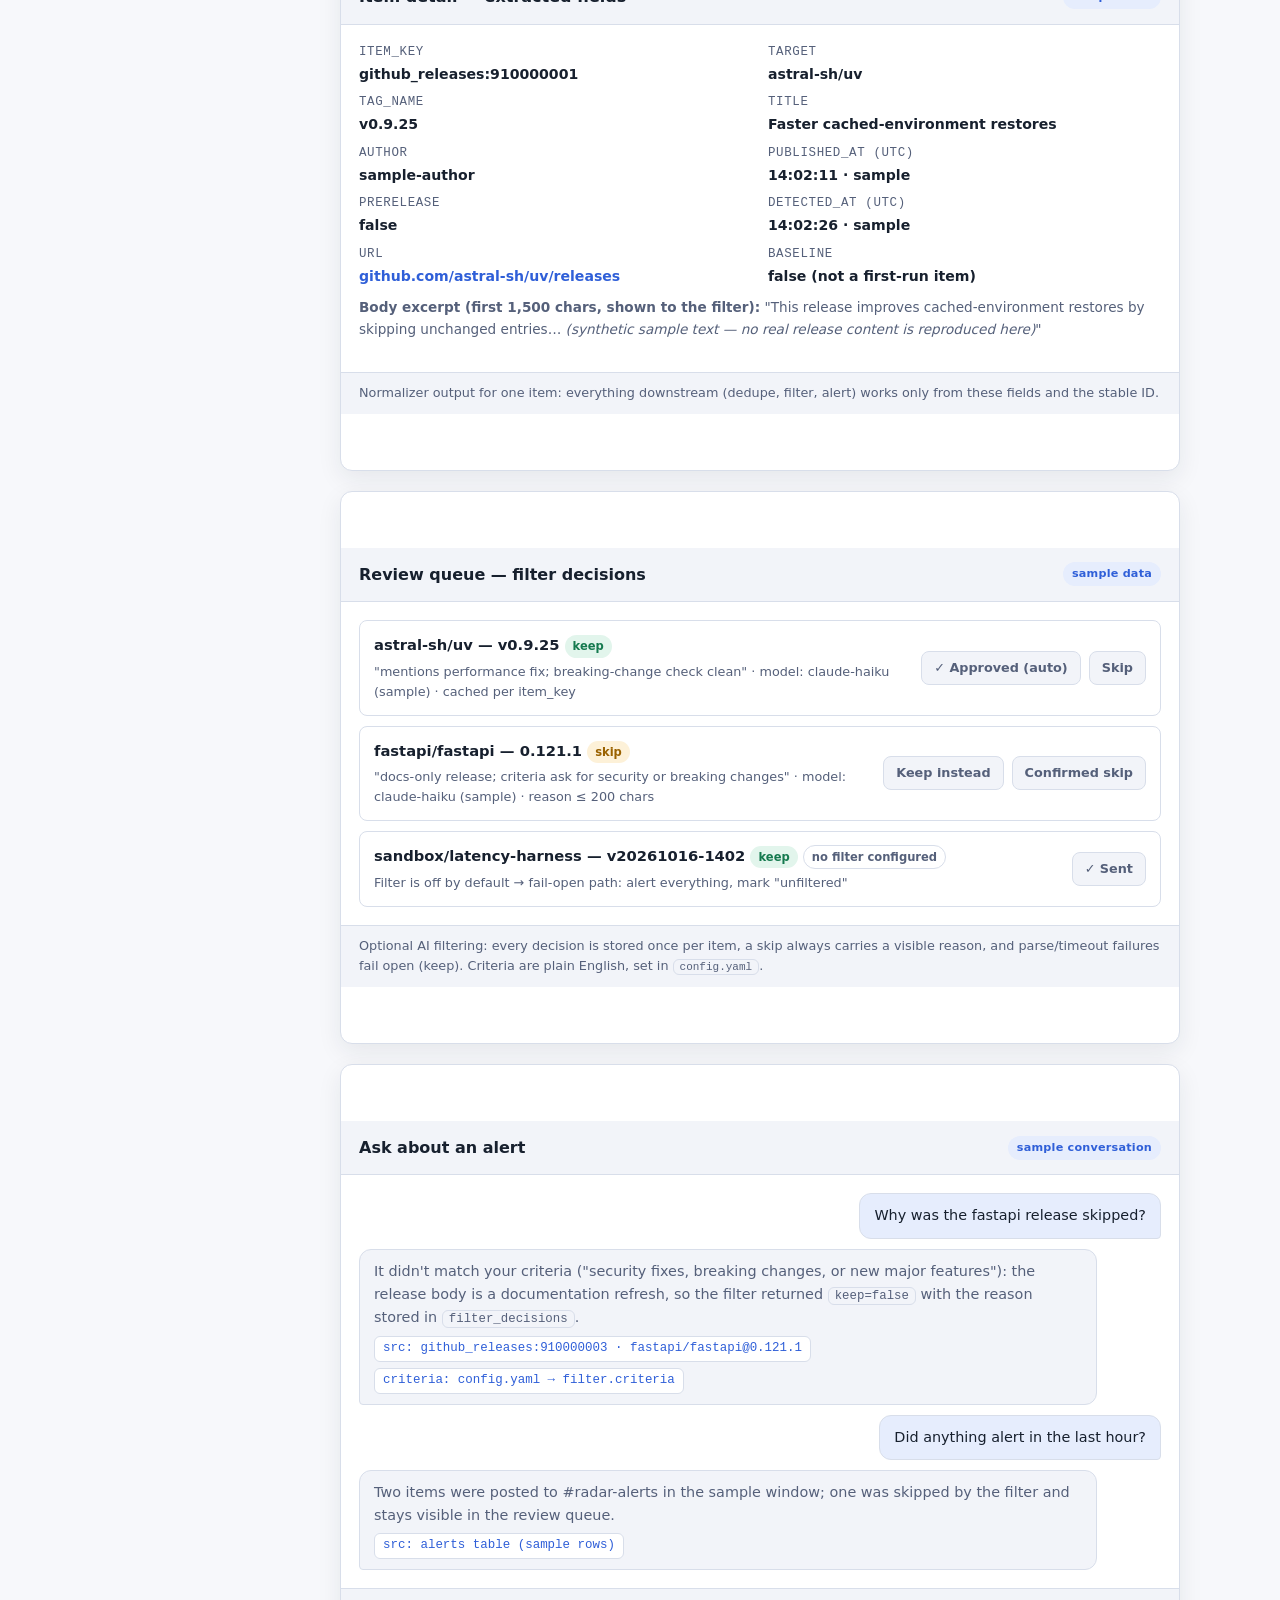
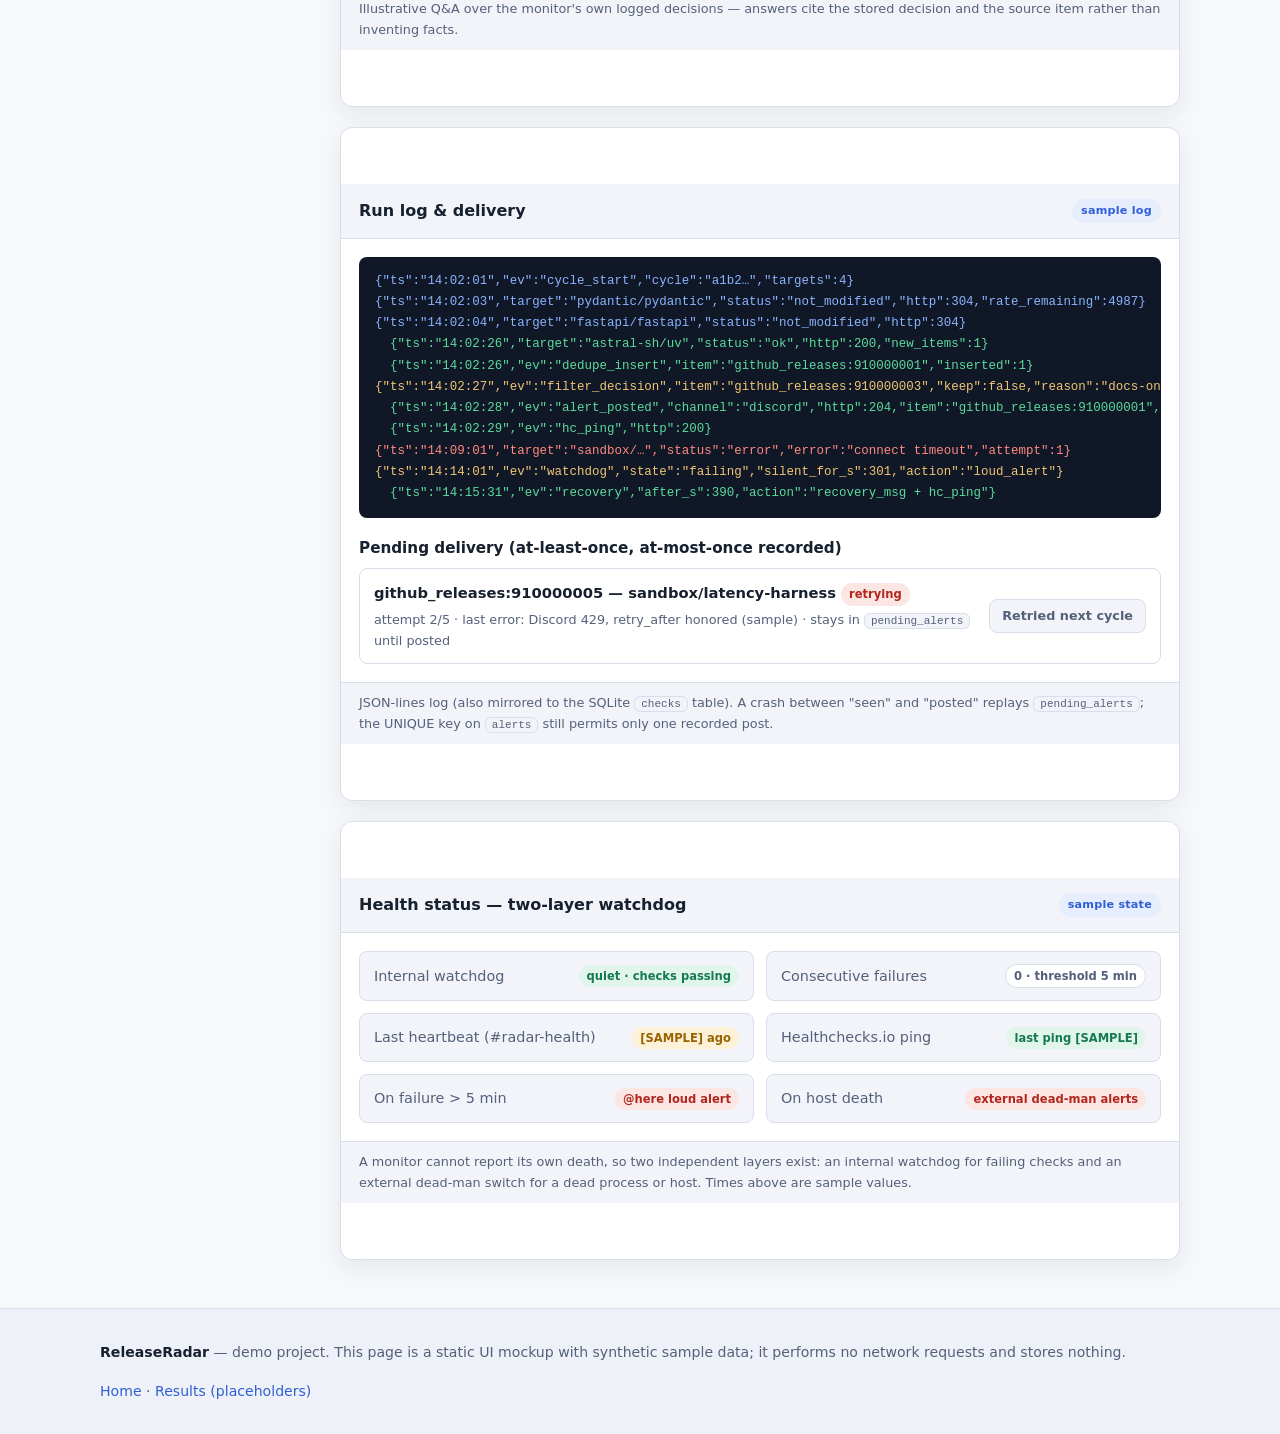
==== commit 6ce3b1d6: "Fix LLM client endpoint pinning, add live filter eval results, CI workflow, correct Slack claims Co-" ====
--- a/site/demo.html
+++ b/site/demo.html
@@ -154,7 +154,7 @@
 
           </div>
         </div>
-        <div class="panel-note">What the Slack/Discord webhook actually posts. Latency figures are placeholders inside sample data; measured p50/p95 come from <code>radar report</code> after a real run.</div>
+        <div class="panel-note">What the Discord webhook actually posts. Latency figures are placeholders inside sample data; measured p50/p95 come from <code>radar report</code> after a real run.</div>
       </section>
 
       <!-- ITEM DETAIL -->
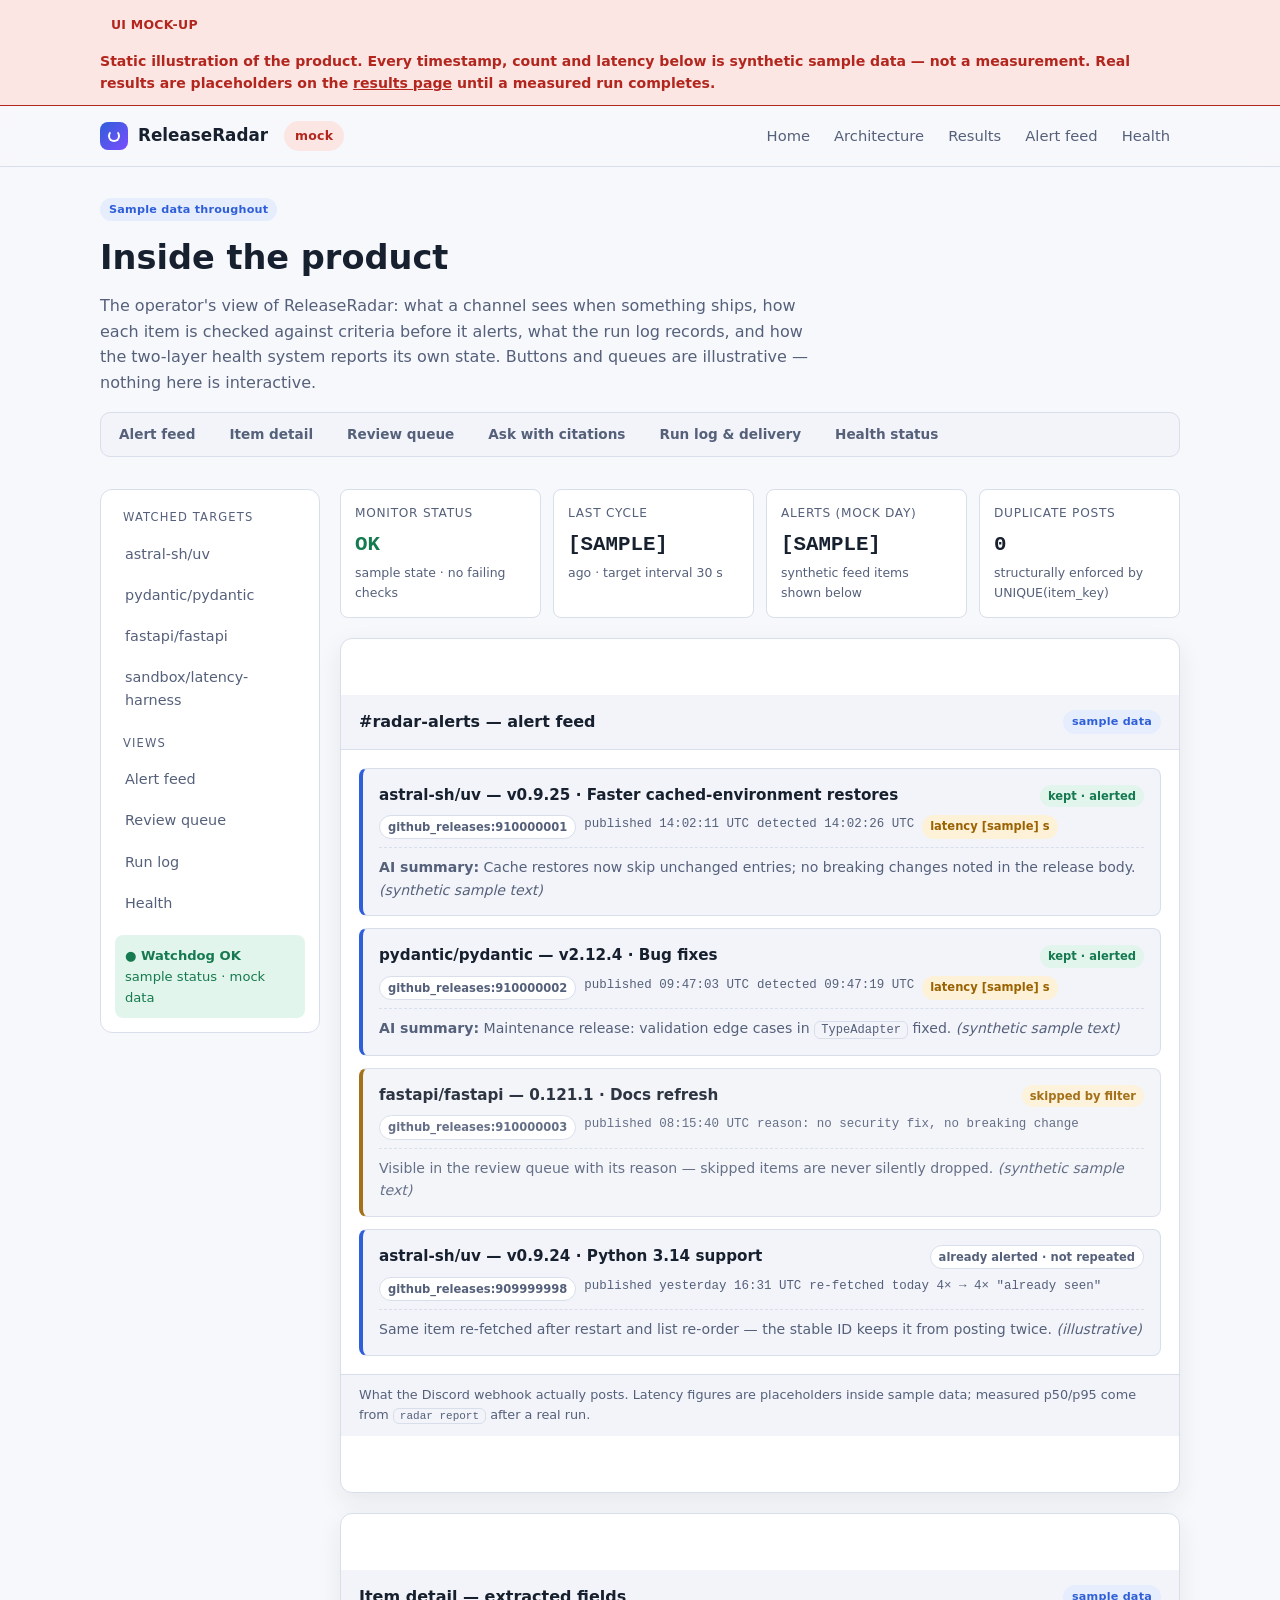
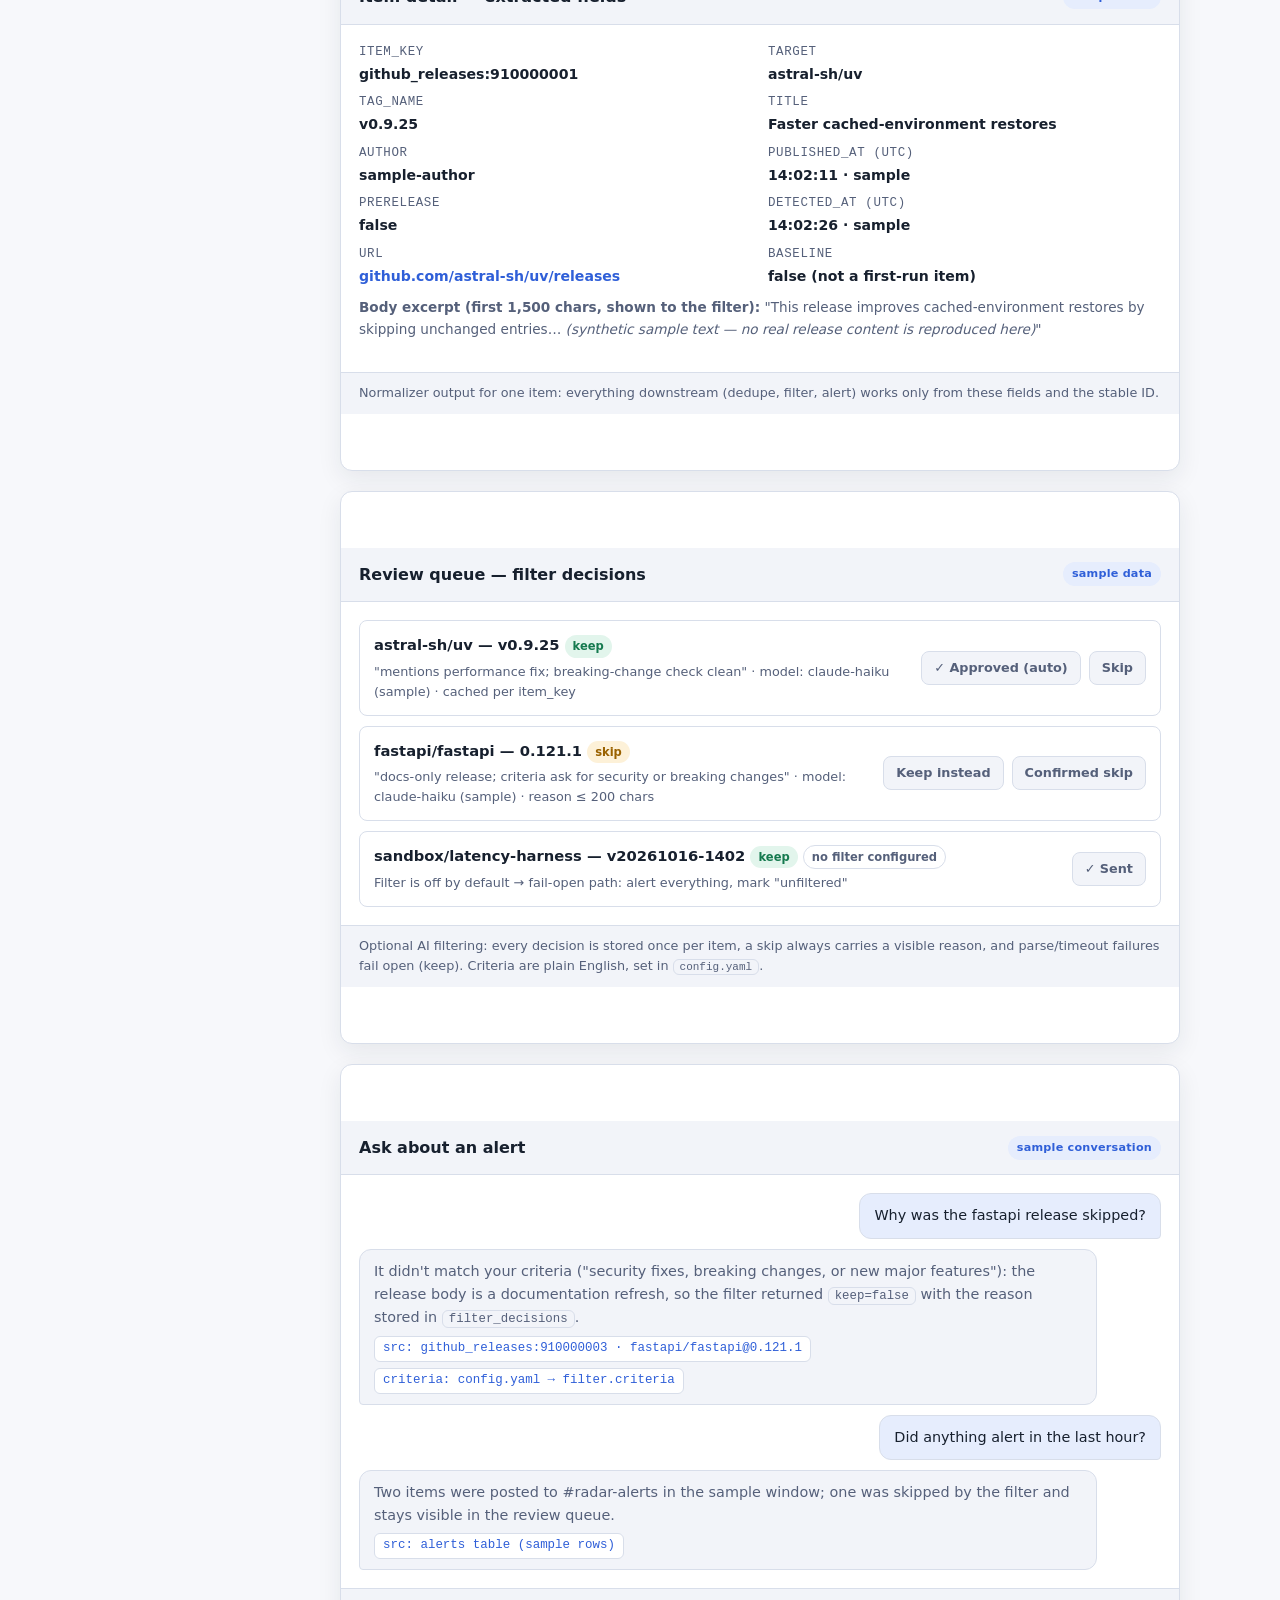
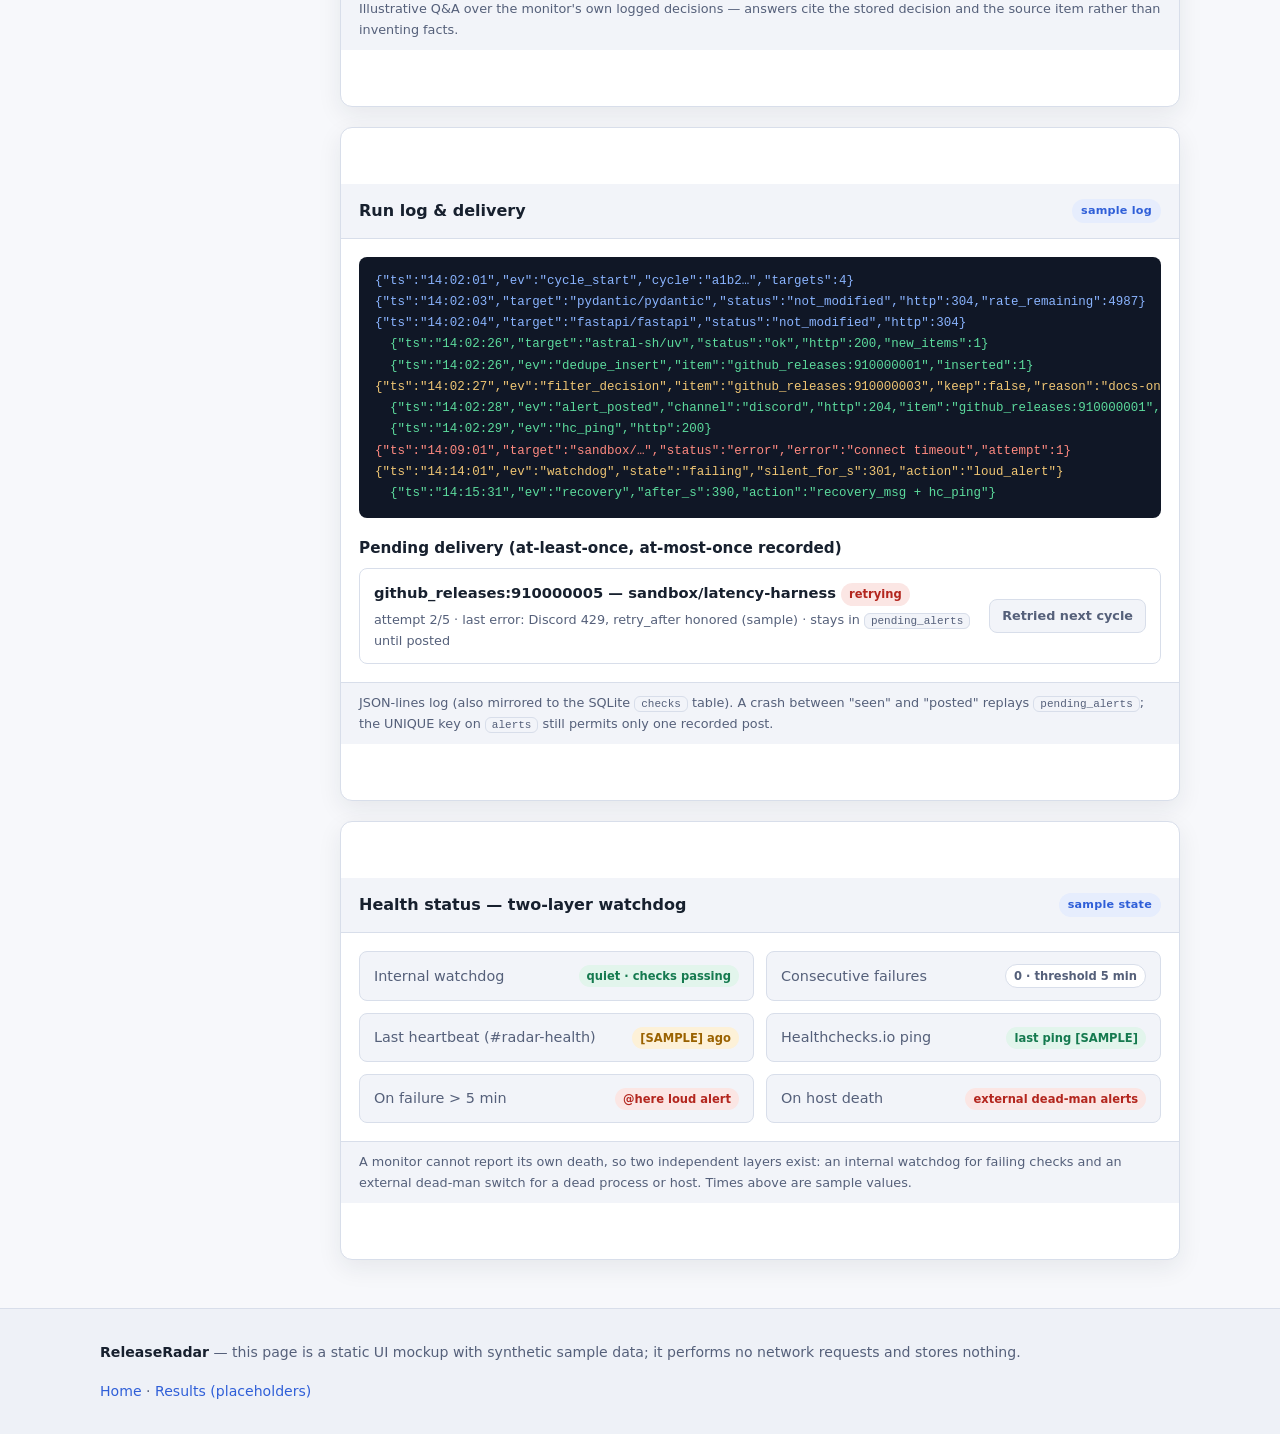
==== commit b80acece: "Remove demo-project labels and about-me blurbs Co-Authored-By: Claude Sonnet 5.5 <noreply@anthropic." ====
--- a/site/demo.html
+++ b/site/demo.html
@@ -304,7 +304,7 @@
 
   <footer class="site-footer">
     <div class="container">
-      <div><strong>ReleaseRadar</strong> — demo project. This page is a static UI mockup with synthetic sample data; it performs no network requests and stores nothing.</div>
+      <div><strong>ReleaseRadar</strong> — this page is a static UI mockup with synthetic sample data; it performs no network requests and stores nothing.</div>
       <div><a href="index.html">Home</a> · <a href="index.html#results">Results (placeholders)</a></div>
     </div>
   </footer>
